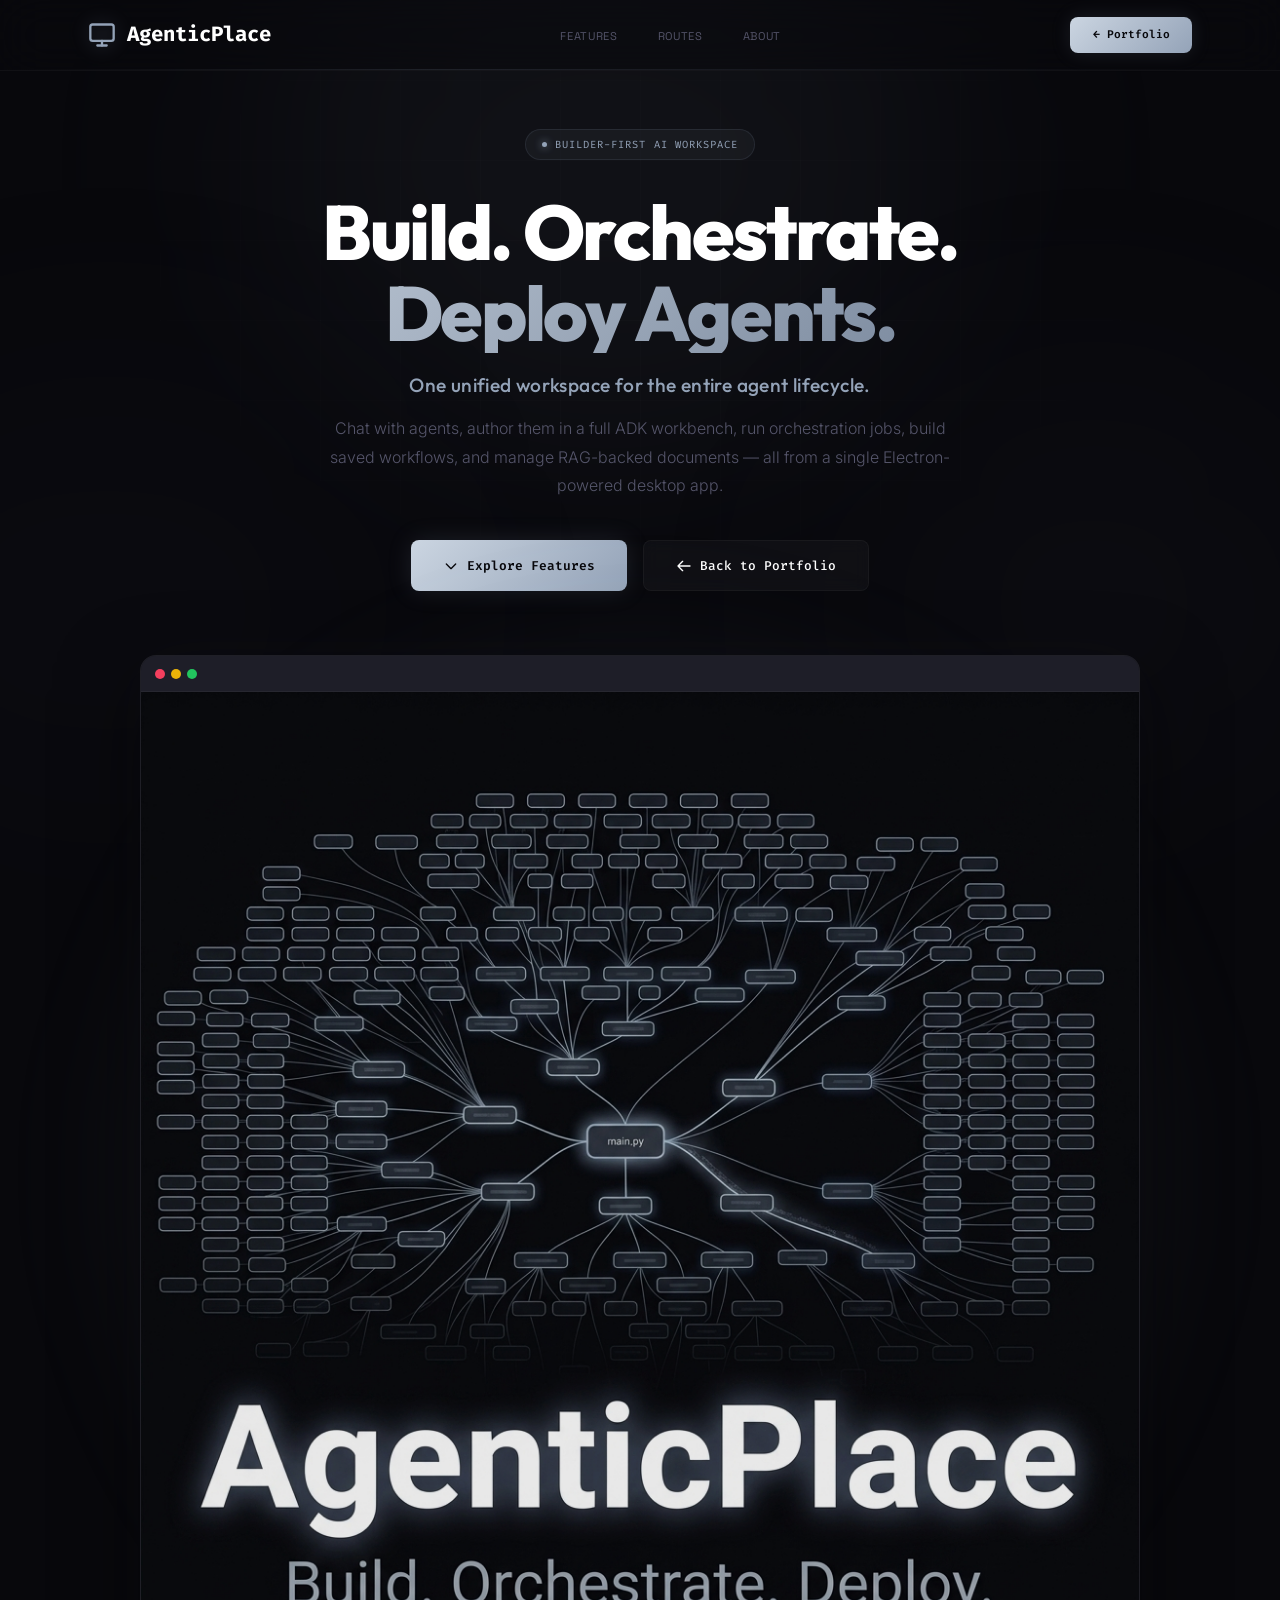
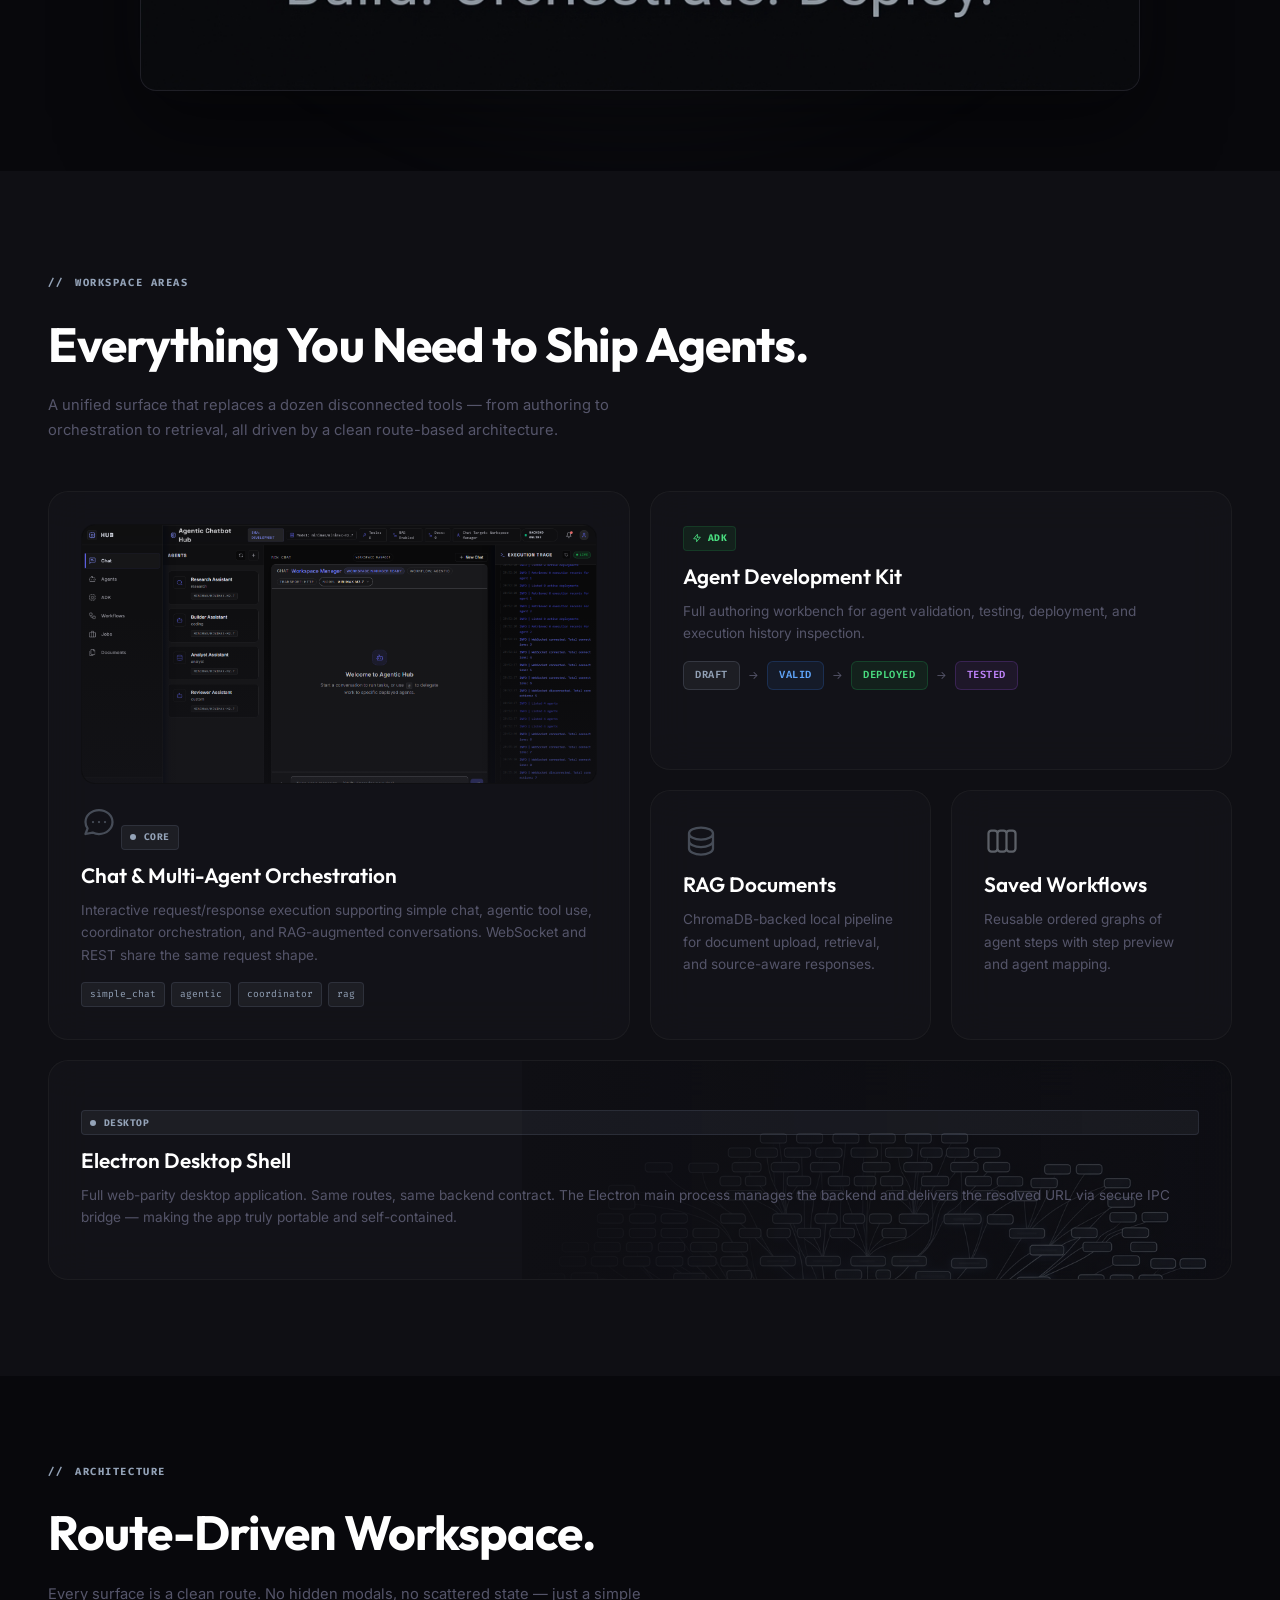
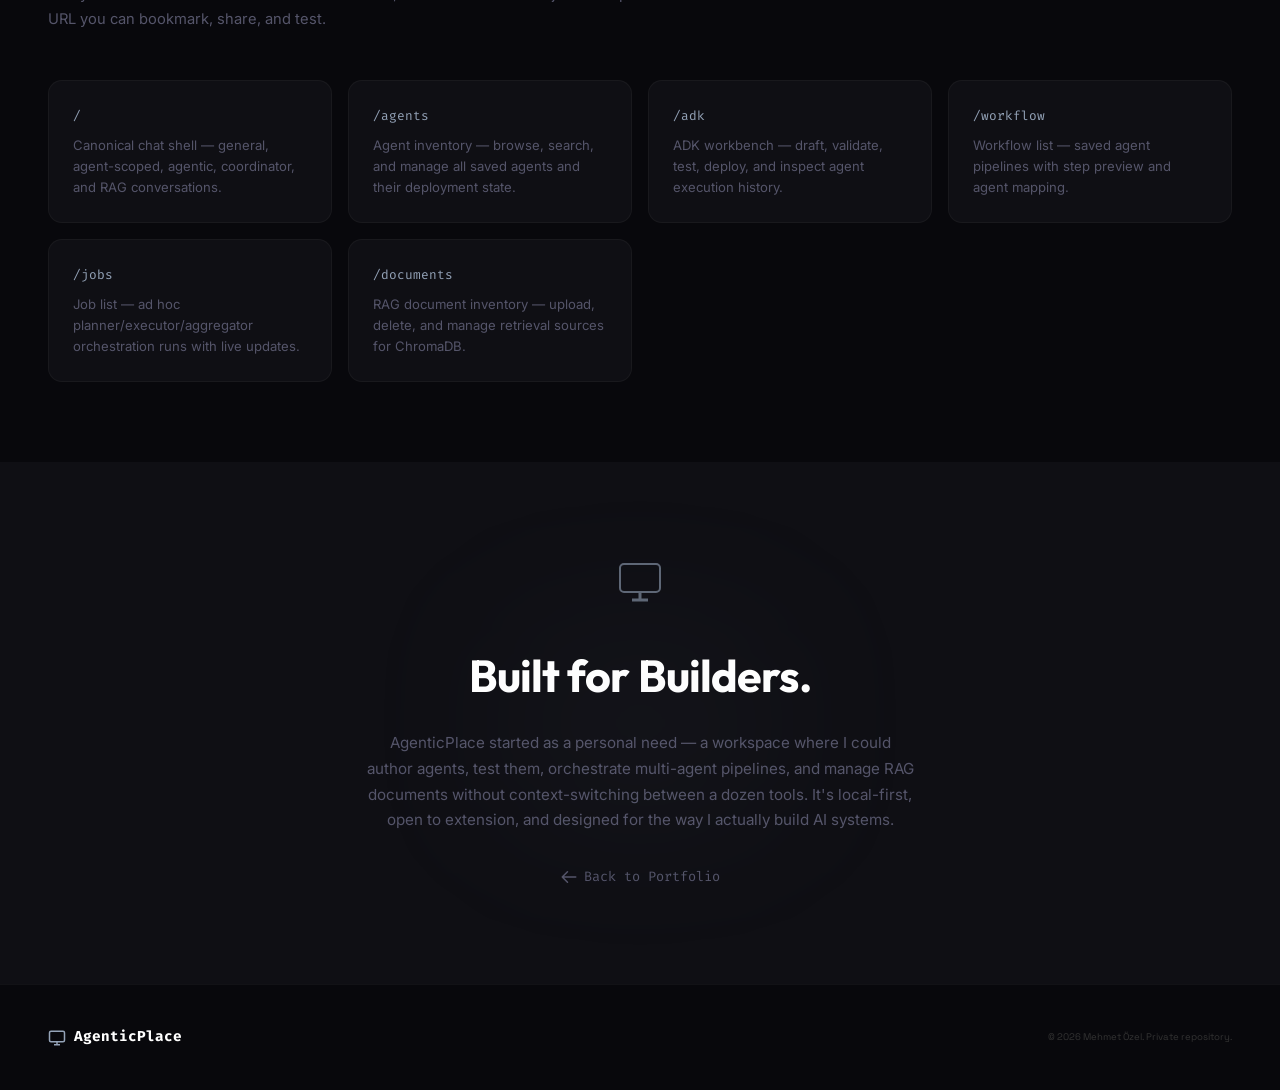
==== agenticplace/index.html @ 515bb657 "Add AgenticPlace and CogniGraph landings, product assets, and VibeGraph live link - Ship static case" ====
<!DOCTYPE html>
<html lang="en" class="scroll-smooth">
<head>
	<meta charset="UTF-8">
	<meta name="viewport" content="width=device-width, initial-scale=1.0">
	<title>AgenticPlace | Builder-First AI Workspace</title>
	<meta name="description" content="AgenticPlace — Builder-first AI workspace for chat, agent authoring, orchestration jobs, saved workflows, and RAG-backed documents.">
	<link href="https://fonts.googleapis.com/css2?family=Inter:wght@300;400;500;600;700&family=Outfit:wght@400;500;600;700;800&family=Space+Grotesk:wght@400;500;600;700&family=Fira+Code:wght@400;500&display=swap" rel="stylesheet">
	<style>
		:root{--bg:#08080C;--s1:#0F0F14;--s2:#16161D;--s3:#1E1E28;--glass:rgba(22,22,29,0.55);--primary:#94A3B8;--primary-l:#CBD5E1;--accent:#64748B;--slate:#475569;--text:#EAEAEF;--text2:#9090A5;--text3:#55556A;--border:rgba(255,255,255,0.04);--fh:'Outfit',sans-serif;--fb:'Inter',sans-serif;--fl:'Space Grotesk',monospace;--fm:'Fira Code',monospace}
		*{margin:0;padding:0;box-sizing:border-box}
		body{background:var(--bg);color:var(--text2);font-family:var(--fb);line-height:1.7;overflow-x:hidden;-webkit-font-smoothing:antialiased}
		::selection{background:rgba(148,163,184,0.25);color:#fff}

		/* ── MESH GRADIENT BG ── */
		.mesh-bg{position:fixed;inset:0;z-index:-10;pointer-events:none;overflow:hidden}
		.mesh-blob{position:absolute;border-radius:50%;filter:blur(120px);animation:drift 25s ease-in-out infinite alternate}
		.mb1{width:700px;height:600px;background:rgba(148,163,184,0.06);top:-15%;left:20%;animation-delay:0s}
		.mb2{width:500px;height:500px;background:rgba(100,116,139,0.04);bottom:5%;right:-5%;animation-delay:-8s}
		.mb3{width:600px;height:500px;background:rgba(71,85,105,0.04);top:40%;left:-15%;animation-delay:-15s}
		@keyframes drift{0%{transform:translate(0,0) scale(1)}50%{transform:translate(-20px,50px) scale(0.95)}100%{transform:translate(-10px,-40px) scale(1)}}

		.grid-overlay{position:fixed;inset:0;z-index:-8;pointer-events:none;
			background-image:linear-gradient(rgba(255,255,255,0.015) 1px,transparent 1px),linear-gradient(90deg,rgba(255,255,255,0.015) 1px,transparent 1px);
			background-size:80px 80px;mask-image:radial-gradient(ellipse 60% 50% at 50% 30%,black,transparent);-webkit-mask-image:radial-gradient(ellipse 60% 50% at 50% 30%,black,transparent)}

		/* ── NAV ── */
		.nav{position:fixed;top:0;width:100%;z-index:100;background:rgba(8,8,12,0.5);backdrop-filter:blur(24px);-webkit-backdrop-filter:blur(24px);border-bottom:1px solid var(--border)}
		.nav::after{content:'';position:absolute;bottom:0;left:0;width:100%;height:1px;background:linear-gradient(90deg,transparent,rgba(148,163,184,0.15),rgba(100,116,139,0.1),transparent)}
		.nav-in{max-width:1200px;margin:0 auto;padding:0 3rem;height:70px;display:flex;align-items:center;justify-content:space-between}
		.nlogo{display:flex;align-items:center;gap:0.7rem;text-decoration:none;font-family:var(--fm);font-weight:700;font-size:1.3rem;color:#fff}
		.nlogo svg{width:28px;height:28px;color:var(--primary);filter:drop-shadow(0 0 10px rgba(148,163,184,0.4))}
		.nlinks{display:flex;gap:2.5rem;list-style:none}
		.nlinks a{text-decoration:none;font-family:var(--fl);font-size:0.7rem;color:var(--text3);letter-spacing:0.06em;text-transform:uppercase;transition:color 0.3s;position:relative}
		.nlinks a::after{content:'';position:absolute;bottom:-4px;left:0;width:0;height:2px;border-radius:1px;background:var(--primary);transition:width 0.3s}
		.nlinks a:hover{color:#fff}.nlinks a:hover::after{width:100%}
		.ncta{display:inline-flex;align-items:center;gap:0.4rem;padding:0.5rem 1.4rem;font-family:var(--fm);font-size:0.7rem;font-weight:600;color:var(--bg);background:linear-gradient(135deg,var(--primary-l),var(--primary));border:none;border-radius:8px;text-decoration:none;transition:all 0.3s;box-shadow:0 0 20px rgba(148,163,184,0.15)}
		.ncta:hover{box-shadow:0 0 30px rgba(148,163,184,0.25);transform:translateY(-1px)}

		/* ── HERO ── */
		.hero{min-height:100vh;display:flex;align-items:center;padding:8rem 3rem 5rem;position:relative;perspective:1200px}
		.hero-inner{max-width:1200px;margin:0 auto;width:100%;text-align:center}
		.hero-chip{display:inline-flex;align-items:center;gap:0.5rem;padding:0.35rem 1rem;border-radius:999px;background:rgba(148,163,184,0.06);border:1px solid rgba(148,163,184,0.12);font-family:var(--fm);font-size:0.65rem;color:var(--primary);letter-spacing:0.1em;text-transform:uppercase;margin-bottom:2rem}
		.hero-chip .dot{width:5px;height:5px;border-radius:50%;background:var(--primary);box-shadow:0 0 8px var(--primary);animation:pulse 2s infinite}
		@keyframes pulse{0%,100%{opacity:1}50%{opacity:0.3}}

		.hero h1{font-family:var(--fh);font-size:clamp(2.8rem,6vw,5rem);font-weight:800;line-height:1.05;letter-spacing:-0.03em;margin-bottom:1rem}
		.hero h1 .w{display:block;color:#fff}
		.hero h1 .g{display:block;background:linear-gradient(135deg,var(--primary-l),var(--accent));-webkit-background-clip:text;-webkit-text-fill-color:transparent}
		.hero-sub{font-family:var(--fh);font-size:1.2rem;color:var(--primary);font-weight:500;margin-bottom:0.75rem;letter-spacing:0.02em}
		.hero-desc{font-size:1rem;color:var(--text3);max-width:620px;margin:0 auto 2.5rem;font-weight:300;line-height:1.8}
		.hero-btns{display:flex;gap:1rem;justify-content:center;flex-wrap:wrap;margin-bottom:4rem}
		.btn-pri{display:inline-flex;align-items:center;gap:0.5rem;padding:0.85rem 2rem;font-family:var(--fm);font-size:0.8rem;font-weight:600;color:var(--bg);background:linear-gradient(135deg,var(--primary-l),var(--primary));border:none;border-radius:8px;text-decoration:none;transition:all 0.4s;box-shadow:0 0 25px rgba(148,163,184,0.15)}
		.btn-pri:hover{box-shadow:0 0 40px rgba(148,163,184,0.25);transform:translateY(-2px)}
		.btn-pri svg{width:16px;height:16px}
		.btn-sec{display:inline-flex;align-items:center;gap:0.5rem;padding:0.85rem 2rem;font-family:var(--fm);font-size:0.8rem;font-weight:500;color:#fff;background:var(--glass);backdrop-filter:blur(8px);border:1px solid var(--border);border-radius:8px;text-decoration:none;transition:all 0.3s}
		.btn-sec:hover{background:rgba(255,255,255,0.06);border-color:rgba(255,255,255,0.1)}
		.btn-sec svg{width:16px;height:16px}

		/* ── 3D BROWSER MOCKUP ── */
		.browser-wrap{max-width:1000px;margin:0 auto;position:relative;transform:rotateX(6deg);transform-style:preserve-3d;transition:transform 0.6s ease;perspective:1200px}
		.browser-wrap:hover{transform:rotateX(2deg)}
		.browser-wrap::before{content:'';position:absolute;inset:-20px;background:rgba(148,163,184,0.06);filter:blur(60px);border-radius:50%;z-index:-1}
		.browser-mock{background:var(--s2);border:1px solid var(--border);border-radius:16px;overflow:hidden;box-shadow:0 30px 80px rgba(0,0,0,0.5),0 0 60px rgba(148,163,184,0.04)}
		.browser-bar{height:36px;background:var(--s3);display:flex;align-items:center;gap:6px;padding:0 14px;border-bottom:1px solid var(--border)}
		.browser-bar .d{width:10px;height:10px;border-radius:50%}
		.d-r{background:#F43F5E}.d-y{background:#EAB308}.d-g{background:#22C55E}
		.browser-body img{width:100%;display:block;opacity:0.9}

		/* ── FEATURES BENTO ── */
		.features{padding:6rem 3rem;background:var(--s1);position:relative}
		.features-in{max-width:1200px;margin:0 auto}
		.sec-tag{display:inline-flex;align-items:center;gap:0.75rem;font-family:var(--fm);font-size:0.65rem;font-weight:700;letter-spacing:0.15em;text-transform:uppercase;margin-bottom:0.75rem;color:var(--primary)}
		.sec-tag::before{content:'//';color:var(--primary)}
		.sec-title{font-family:var(--fh);font-size:clamp(2rem,4vw,3rem);font-weight:700;color:#fff;margin-bottom:0.5rem;letter-spacing:-0.02em}
		.sec-desc{font-size:0.92rem;color:var(--text3);max-width:600px;margin-bottom:3rem;line-height:1.7}

		.bento{display:grid;grid-template-columns:repeat(4,1fr);grid-template-rows:auto auto auto;gap:1.25rem}
		.bc{background:var(--glass);backdrop-filter:blur(20px);-webkit-backdrop-filter:blur(20px);border:1px solid var(--border);border-radius:20px;padding:2rem;
			transition:all 0.5s cubic-bezier(0.4,0,0.2,1);position:relative;overflow:hidden}
		.bc::before{content:'';position:absolute;inset:-1px;border-radius:20px;padding:1px;
			background:linear-gradient(135deg,rgba(148,163,184,0.12),transparent 50%);
			-webkit-mask:linear-gradient(#fff 0 0) content-box,linear-gradient(#fff 0 0);-webkit-mask-composite:xor;mask-composite:exclude;pointer-events:none;opacity:0;transition:opacity 0.4s}
		.bc:hover::before{opacity:1}
		.bc:hover{transform:translateY(-4px);box-shadow:0 16px 50px rgba(0,0,0,0.3),0 0 30px rgba(148,163,184,0.05);border-color:rgba(148,163,184,0.12)}
		.bc.c2x2{grid-column:span 2;grid-row:span 2}
		.bc.c2x1{grid-column:span 2}
		.bc.c4x1{grid-column:span 4}

		.bc .feat-img{width:100%;height:200px;border-radius:14px;overflow:hidden;margin-bottom:1.25rem;position:relative;border:1px solid var(--border)}
		.bc .feat-img img{width:100%;height:100%;object-fit:cover;object-position:top;opacity:0.8;transition:all 0.5s}
		.bc .feat-img.product-shot{height:260px;background:#050508}
		.bc .feat-img.product-shot img{object-position:center top;opacity:0.92}
		.bc .feat-img.product-shot::after{background:linear-gradient(to top,rgba(22,22,29,0.42),transparent 65%)}
		.bc:hover .feat-img img{opacity:1;transform:scale(1.03)}
		.bc .feat-img::after{content:'';position:absolute;inset:0;background:linear-gradient(to top,rgba(22,22,29,0.8),transparent 50%)}

		.bc .chip{display:inline-flex;align-items:center;gap:0.35rem;padding:0.2rem 0.5rem;border-radius:4px;font-family:var(--fm);font-size:0.6rem;font-weight:700;text-transform:uppercase;letter-spacing:0.06em;margin-bottom:0.5rem}
		.chip-s{background:rgba(148,163,184,0.08);color:#94A3B8;border:1px solid rgba(148,163,184,0.15)}
		.chip-g{background:rgba(34,197,94,0.08);color:#4ADE80;border:1px solid rgba(34,197,94,0.15)}
		.bc h4{font-family:var(--fh);font-size:1.3rem;font-weight:600;color:#fff;margin-bottom:0.35rem}
		.bc p{font-size:0.85rem;color:var(--text3);line-height:1.65}
		.bc .icon{width:36px;height:36px;color:var(--primary);opacity:0.4;transition:opacity 0.3s;margin-bottom:auto}
		.bc:hover .icon{opacity:0.8}

		/* Lifecycle flow */
		.lifecycle{display:flex;align-items:center;gap:0.5rem;margin:1rem 0;flex-wrap:wrap}
		.lf-step{padding:0.3rem 0.7rem;border-radius:6px;font-family:var(--fm);font-size:0.65rem;font-weight:600;text-transform:uppercase;letter-spacing:0.05em}
		.lf-step.s1{background:rgba(148,163,184,0.08);color:var(--primary);border:1px solid rgba(148,163,184,0.2)}
		.lf-step.s2{background:rgba(59,130,246,0.08);color:#60A5FA;border:1px solid rgba(59,130,246,0.2)}
		.lf-step.s3{background:rgba(34,197,94,0.08);color:#4ADE80;border:1px solid rgba(34,197,94,0.2)}
		.lf-step.s4{background:rgba(168,85,247,0.08);color:#C084FC;border:1px solid rgba(168,85,247,0.2)}
		.lf-arrow{color:var(--text3);font-size:0.7rem}

		/* Full-width feature with side image */
		.bc.c4x1{padding:0;display:flex;align-items:stretch;min-height:220px}
		.bc.c4x1 .feat-text{padding:2rem;flex:1;display:flex;flex-direction:column;justify-content:center;position:relative;z-index:2}
		.bc.c4x1 .feat-side{position:absolute;right:0;top:0;width:60%;height:100%;overflow:hidden}
		.bc.c4x1 .feat-side img{width:100%;height:100%;object-fit:cover;object-position:left top;opacity:0.4;transition:opacity 0.5s}
		.bc.c4x1:hover .feat-side img{opacity:0.75}
		.bc.c4x1 .feat-side::before{content:'';position:absolute;inset:0;background:linear-gradient(to right,var(--s1),transparent);z-index:1}

		/* ── ROUTE MAP ── */
		.route-map{padding:5rem 3rem;background:var(--bg)}
		.route-map-in{max-width:1200px;margin:0 auto}
		.routes{display:grid;grid-template-columns:repeat(auto-fill,minmax(280px,1fr));gap:1rem;margin-top:2rem}
		.route-card{background:var(--glass);border:1px solid var(--border);border-radius:14px;padding:1.5rem;transition:all 0.3s}
		.route-card:hover{border-color:rgba(148,163,184,0.12);transform:translateY(-2px)}
		.route-card .rpath{font-family:var(--fm);font-size:0.8rem;color:var(--primary);margin-bottom:0.5rem}
		.route-card .rdesc{font-size:0.82rem;color:var(--text3);line-height:1.6}

		/* ── CTA SECTION ── */
		.cta-section{padding:6rem 3rem;text-align:center;background:var(--s1);position:relative}
		.cta-section::before{content:'';position:absolute;top:50%;left:50%;transform:translate(-50%,-50%);width:400px;height:300px;background:radial-gradient(circle,rgba(148,163,184,0.04),transparent);filter:blur(60px);pointer-events:none}
		.cta-section .icon-big{width:48px;height:48px;color:var(--primary);opacity:0.6;margin:0 auto 1.5rem}
		.cta-section h3{font-family:var(--fh);font-size:clamp(1.8rem,4vw,2.8rem);font-weight:700;color:#fff;margin-bottom:1rem;letter-spacing:-0.02em}
		.cta-section>p{color:var(--text3);max-width:550px;margin:0 auto 2rem;font-size:0.95rem;line-height:1.7}
		.cta-links{display:flex;gap:1.5rem;justify-content:center;align-items:center;flex-wrap:wrap}
		.cta-links a{display:inline-flex;align-items:center;gap:0.4rem;font-family:var(--fm);font-size:0.85rem;color:var(--text3);text-decoration:none;transition:color 0.3s}
		.cta-links a:hover{color:var(--primary)}
		.cta-links a svg{width:18px;height:18px}

		/* ── FOOTER ── */
		.footer{padding:2.5rem 3rem;border-top:1px solid var(--border);background:var(--bg)}
		.footer-in{max-width:1200px;margin:0 auto;display:flex;align-items:center;justify-content:space-between}
		.footer-logo{display:flex;align-items:center;gap:0.5rem;font-family:var(--fm);font-weight:700;color:#fff;font-size:0.9rem}
		.footer-logo svg{width:18px;height:18px;color:var(--primary)}
		.footer-copy{font-family:var(--fl);font-size:0.6rem;color:#333}

		.sr{opacity:0;transform:translateY(30px);transition:all 0.7s ease}.sr.v{opacity:1;transform:translateY(0)}

		@media(max-width:1024px){
			.bento{grid-template-columns:1fr}.bc.c2x2,.bc.c2x1,.bc.c4x1{grid-column:span 1;grid-row:span 1}
			.bc.c4x1{flex-direction:column}.bc.c4x1 .feat-side{position:relative;width:100%;height:200px}
			.bc.c4x1 .feat-side::before{background:linear-gradient(to bottom,var(--s1),transparent)}
			.nlinks{display:none}
			.routes{grid-template-columns:1fr}
		}
	</style>
</head>
<body>

<div class="mesh-bg"><div class="mesh-blob mb1"></div><div class="mesh-blob mb2"></div><div class="mesh-blob mb3"></div></div>
<div class="grid-overlay"></div>

<!-- NAV -->
<nav class="nav"><div class="nav-in">
	<a href="#" class="nlogo">
		<svg fill="none" viewBox="0 0 24 24" stroke="currentColor" stroke-width="2" stroke-linecap="round" stroke-linejoin="round"><rect x="2" y="3" width="20" height="14" rx="2" ry="2"></rect><line x1="8" y1="21" x2="16" y2="21"></line><line x1="12" y1="17" x2="12" y2="21"></line></svg>
		AgenticPlace
	</a>
	<ul class="nlinks"><li><a href="#features">Features</a></li><li><a href="#routes">Routes</a></li><li><a href="#about">About</a></li></ul>
	<a href="../" class="ncta">← Portfolio</a>
</div></nav>

<!-- HERO -->
<section class="hero">
	<div class="hero-inner">
		<div class="hero-chip"><span class="dot"></span>Builder-First AI Workspace</div>
		<h1><span class="w">Build. Orchestrate.</span><span class="g">Deploy Agents.</span></h1>
		<p class="hero-sub">One unified workspace for the entire agent lifecycle.</p>
		<p class="hero-desc">Chat with agents, author them in a full ADK workbench, run orchestration jobs, build saved workflows, and manage RAG-backed documents — all from a single Electron-powered desktop app.</p>
		<div class="hero-btns">
			<a href="#features" class="btn-pri">
				<svg fill="none" stroke="currentColor" viewBox="0 0 24 24"><path stroke-linecap="round" stroke-linejoin="round" stroke-width="2" d="M19 9l-7 7-7-7"/></svg>
				Explore Features
			</a>
			<a href="../" class="btn-sec">
				<svg fill="none" stroke="currentColor" viewBox="0 0 24 24"><path stroke-linecap="round" stroke-linejoin="round" stroke-width="2" d="M10 19l-7-7m0 0l7-7m-7 7h18"/></svg>
				Back to Portfolio
			</a>
		</div>
		<div class="browser-wrap sr">
			<div class="browser-mock">
				<div class="browser-bar"><div class="d d-r"></div><div class="d d-y"></div><div class="d d-g"></div></div>
				<div class="browser-body"><img src="../assets/agenticplace_banner.png" alt="AgenticPlace Workspace" onerror="this.src='https://images.unsplash.com/photo-1618401471353-b98afee0b2eb?q=80&w=1000&auto=format&fit=crop'"></div>
			</div>
		</div>
	</div>
</section>

<!-- FEATURES -->
<section id="features" class="features">
	<div class="features-in">
		<div class="sec-tag">Workspace Areas</div>
		<h2 class="sec-title">Everything You Need to Ship Agents.</h2>
		<p class="sec-desc">A unified surface that replaces a dozen disconnected tools — from authoring to orchestration to retrieval, all driven by a clean route-based architecture.</p>

		<div class="bento">
			<!-- Chat & Orchestration (2x2) -->
			<div class="bc c2x2 sr">
				<div class="feat-img product-shot"><img src="../assets/agenticplace_chat_workspace.png" alt="AgenticPlace chat workspace with agents, runtime status, and execution trace"></div>
				<svg class="icon" fill="none" viewBox="0 0 24 24" stroke="currentColor"><path stroke-linecap="round" stroke-linejoin="round" stroke-width="1.5" d="M8 12h.01M12 12h.01M16 12h.01M21 12c0 4.418-4.03 8-9 8a9.863 9.863 0 01-4.255-.949L3 20l1.395-3.72C3.512 15.042 3 13.574 3 12c0-4.418 4.03-8 9-8s9 3.582 9 8z"/></svg>
				<div class="chip chip-s"><span style="display:inline-block;width:6px;height:6px;border-radius:50%;background:var(--primary);margin-right:2px"></span> Core</div>
				<h4>Chat & Multi-Agent Orchestration</h4>
				<p>Interactive request/response execution supporting simple chat, agentic tool use, coordinator orchestration, and RAG-augmented conversations. WebSocket and REST share the same request shape.</p>
				<div style="margin-top:1rem;display:flex;flex-wrap:wrap;gap:0.4rem">
					<span style="padding:0.2rem 0.5rem;font-family:var(--fm);font-size:0.6rem;border-radius:4px;background:rgba(148,163,184,0.08);color:var(--primary);border:1px solid rgba(148,163,184,0.15)">simple_chat</span>
					<span style="padding:0.2rem 0.5rem;font-family:var(--fm);font-size:0.6rem;border-radius:4px;background:rgba(148,163,184,0.08);color:var(--primary);border:1px solid rgba(148,163,184,0.15)">agentic</span>
					<span style="padding:0.2rem 0.5rem;font-family:var(--fm);font-size:0.6rem;border-radius:4px;background:rgba(148,163,184,0.08);color:var(--primary);border:1px solid rgba(148,163,184,0.15)">coordinator</span>
					<span style="padding:0.2rem 0.5rem;font-family:var(--fm);font-size:0.6rem;border-radius:4px;background:rgba(148,163,184,0.08);color:var(--primary);border:1px solid rgba(148,163,184,0.15)">rag</span>
				</div>
			</div>

			<!-- ADK Workbench (2x1) -->
			<div class="bc c2x1 sr">
				<div class="chip chip-g"><svg style="width:10px;height:10px" fill="none" viewBox="0 0 24 24" stroke="currentColor"><path stroke-linecap="round" stroke-linejoin="round" stroke-width="2" d="M13 10V3L4 14h7v7l9-11h-7z"/></svg> ADK</div>
				<h4>Agent Development Kit</h4>
				<p>Full authoring workbench for agent validation, testing, deployment, and execution history inspection.</p>
				<div class="lifecycle">
					<span class="lf-step s1">Draft</span><span class="lf-arrow">→</span>
					<span class="lf-step s2">Valid</span><span class="lf-arrow">→</span>
					<span class="lf-step s3">Deployed</span><span class="lf-arrow">→</span>
					<span class="lf-step s4">Tested</span>
				</div>
			</div>

			<!-- RAG Documents -->
			<div class="bc sr">
				<svg class="icon" fill="none" viewBox="0 0 24 24" stroke="currentColor"><path stroke-linecap="round" stroke-linejoin="round" stroke-width="1.5" d="M4 7v10c0 2.21 3.582 4 8 4s8-1.79 8-4V7M4 7c0 2.21 3.582 4 8 4s8-1.79 8-4M4 7c0-2.21 3.582-4 8-4s8 1.79 8 4m0 5c0 2.21-3.582 4-8 4s-8-1.79-8-4"/></svg>
				<h4>RAG Documents</h4>
				<p>ChromaDB-backed local pipeline for document upload, retrieval, and source-aware responses.</p>
			</div>

			<!-- Workflows -->
			<div class="bc sr">
				<svg class="icon" fill="none" viewBox="0 0 24 24" stroke="currentColor" style="color:var(--primary-l)"><path stroke-linecap="round" stroke-linejoin="round" stroke-width="1.5" d="M9 17V7m0 10a2 2 0 01-2 2H5a2 2 0 01-2-2V7a2 2 0 012-2h2a2 2 0 012 2m0 10a2 2 0 002 2h2a2 2 0 002-2M9 7a2 2 0 012-2h2a2 2 0 012 2m0 10V7m0 10a2 2 0 002 2h2a2 2 0 002-2V7a2 2 0 00-2-2h-2a2 2 0 00-2 2"/></svg>
				<h4>Saved Workflows</h4>
				<p>Reusable ordered graphs of agent steps with step preview and agent mapping.</p>
			</div>

			<!-- Electron Desktop (full-width) -->
			<div class="bc c4x1 sr">
				<div class="feat-text">
					<div class="chip chip-s"><span style="display:inline-block;width:6px;height:6px;border-radius:50%;background:#94A3B8;margin-right:2px"></span> Desktop</div>
					<h4>Electron Desktop Shell</h4>
					<p>Full web-parity desktop application. Same routes, same backend contract. The Electron main process manages the backend and delivers the resolved URL via secure IPC bridge — making the app truly portable and self-contained.</p>
				</div>
				<div class="feat-side"><img src="../assets/agenticplace_banner.png" alt="Electron Desktop" onerror="this.src='https://images.unsplash.com/photo-1618401471353-b98afee0b2eb?q=80&w=800&auto=format&fit=crop'"></div>
			</div>
		</div>
	</div>
</section>

<!-- ROUTE MAP -->
<section id="routes" class="route-map">
	<div class="route-map-in">
		<div class="sec-tag">Architecture</div>
		<h2 class="sec-title">Route-Driven Workspace.</h2>
		<p class="sec-desc">Every surface is a clean route. No hidden modals, no scattered state — just a simple URL you can bookmark, share, and test.</p>
		<div class="routes">
			<div class="route-card sr"><div class="rpath">/</div><div class="rdesc">Canonical chat shell — general, agent-scoped, agentic, coordinator, and RAG conversations.</div></div>
			<div class="route-card sr"><div class="rpath">/agents</div><div class="rdesc">Agent inventory — browse, search, and manage all saved agents and their deployment state.</div></div>
			<div class="route-card sr"><div class="rpath">/adk</div><div class="rdesc">ADK workbench — draft, validate, test, deploy, and inspect agent execution history.</div></div>
			<div class="route-card sr"><div class="rpath">/workflow</div><div class="rdesc">Workflow list — saved agent pipelines with step preview and agent mapping.</div></div>
			<div class="route-card sr"><div class="rpath">/jobs</div><div class="rdesc">Job list — ad hoc planner/executor/aggregator orchestration runs with live updates.</div></div>
			<div class="route-card sr"><div class="rpath">/documents</div><div class="rdesc">RAG document inventory — upload, delete, and manage retrieval sources for ChromaDB.</div></div>
		</div>
	</div>
</section>

<!-- CTA -->
<section id="about" class="cta-section">
	<svg class="icon-big" fill="none" viewBox="0 0 24 24" stroke="currentColor"><rect x="2" y="3" width="20" height="14" rx="2" ry="2"></rect><line x1="8" y1="21" x2="16" y2="21" stroke-width="1.5"></line><line x1="12" y1="17" x2="12" y2="21" stroke-width="1.5"></line></svg>
	<h3>Built for Builders.</h3>
	<p>AgenticPlace started as a personal need — a workspace where I could author agents, test them, orchestrate multi-agent pipelines, and manage RAG documents without context-switching between a dozen tools. It's local-first, open to extension, and designed for the way I actually build AI systems.</p>
	<div class="cta-links">
		<a href="../">
			<svg fill="none" stroke="currentColor" viewBox="0 0 24 24"><path stroke-linecap="round" stroke-linejoin="round" stroke-width="2" d="M10 19l-7-7m0 0l7-7m-7 7h18"/></svg>
			Back to Portfolio
		</a>
	</div>
</section>

<!-- FOOTER -->
<footer class="footer"><div class="footer-in">
	<div class="footer-logo">
		<svg fill="none" viewBox="0 0 24 24" stroke="currentColor" stroke-width="2"><rect x="2" y="3" width="20" height="14" rx="2" ry="2"></rect><line x1="8" y1="21" x2="16" y2="21"></line><line x1="12" y1="17" x2="12" y2="21"></line></svg>
		AgenticPlace
	</div>
	<div class="footer-copy">© 2026 Mehmet Özel. Private repository.</div>
</div></footer>

<script>
const obs=new IntersectionObserver(es=>{es.forEach(e=>{if(e.isIntersecting)e.target.classList.add('v')})},{threshold:0.06});
document.querySelectorAll('.sr').forEach(el=>obs.observe(el));
</script>
</body>
</html>
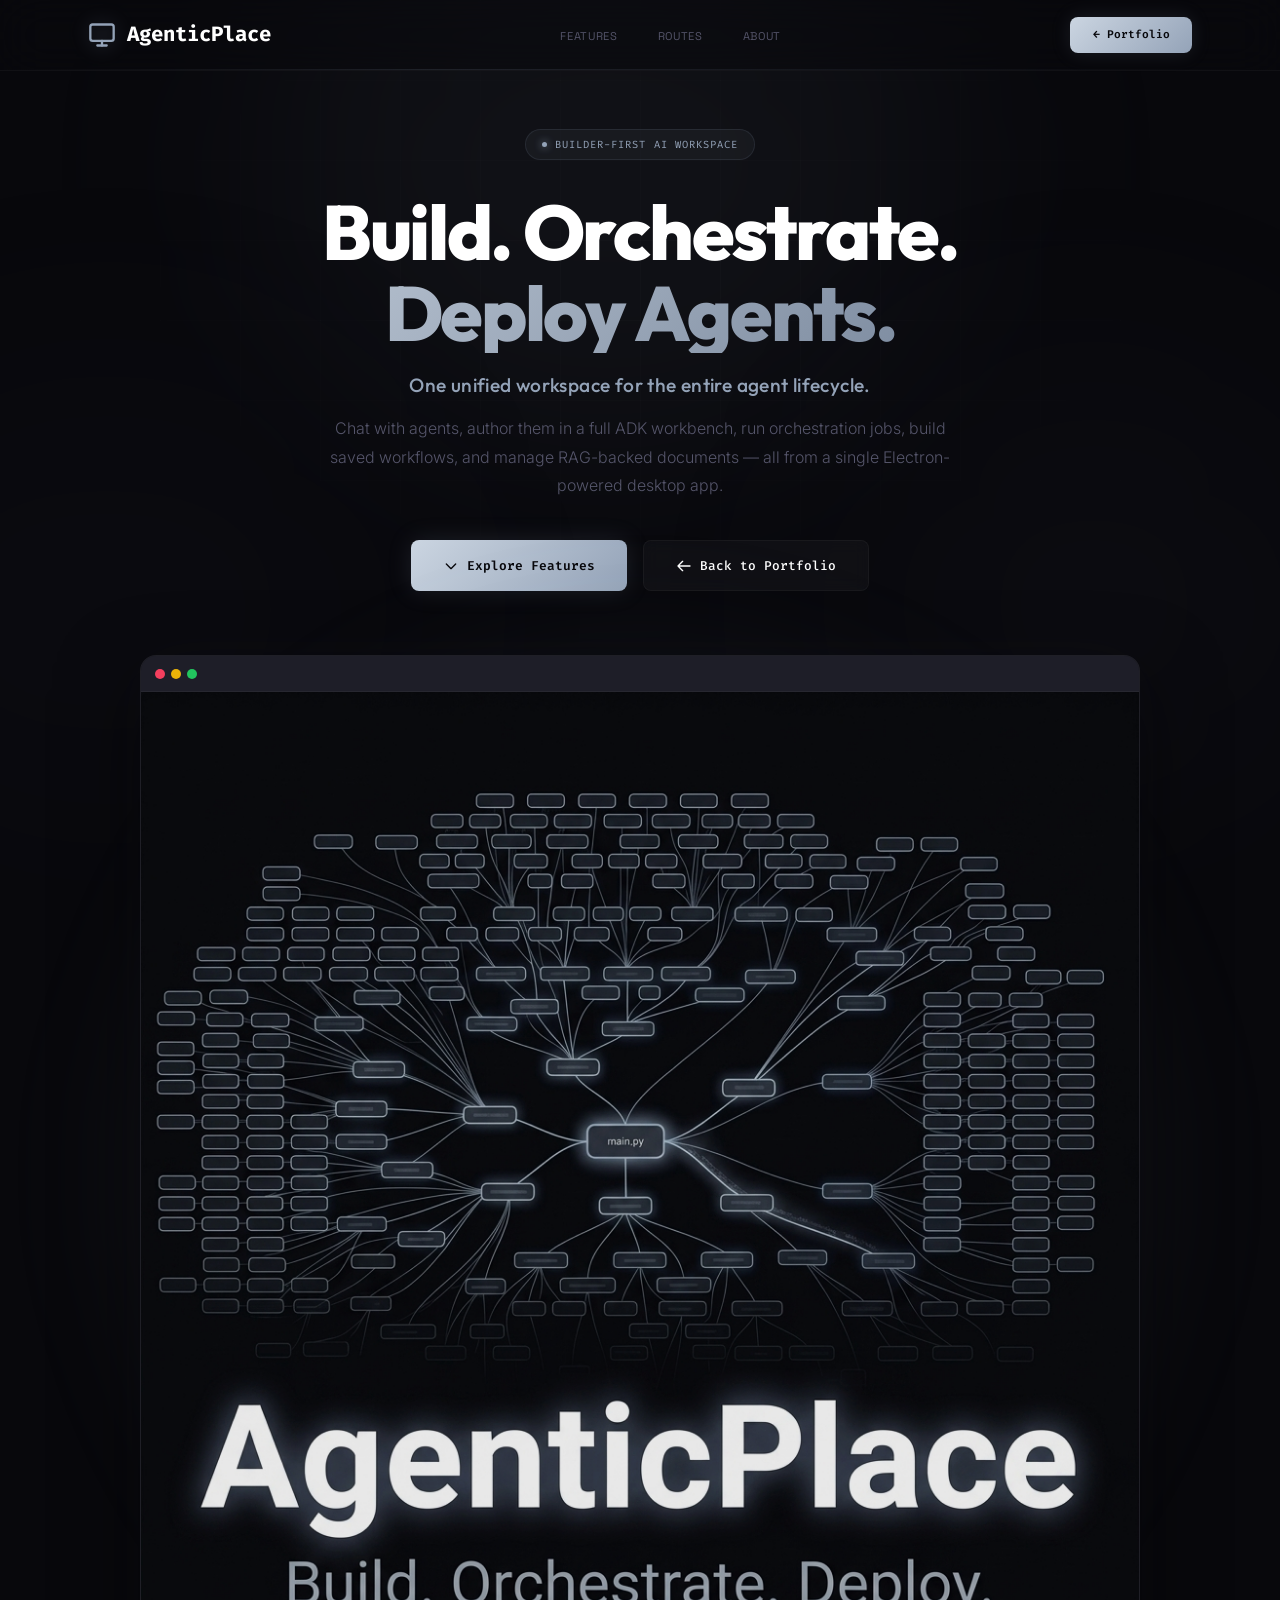
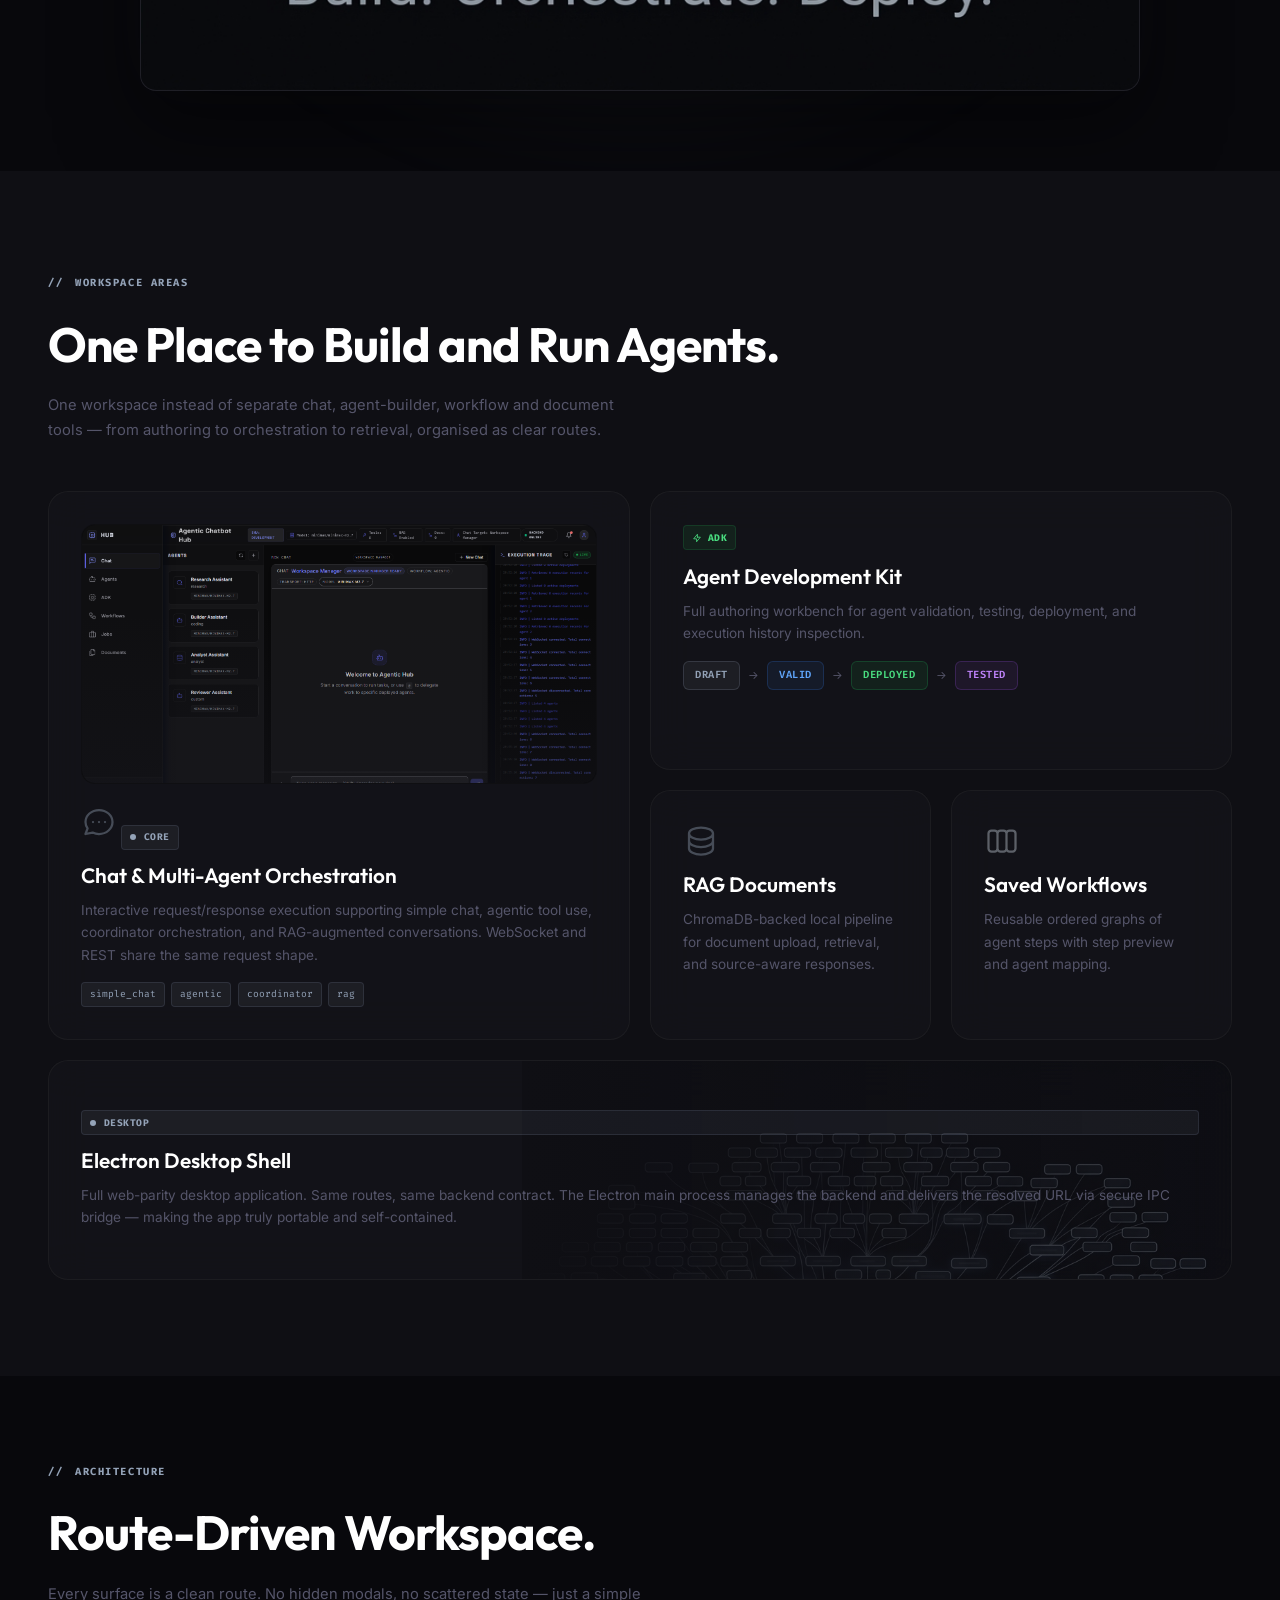
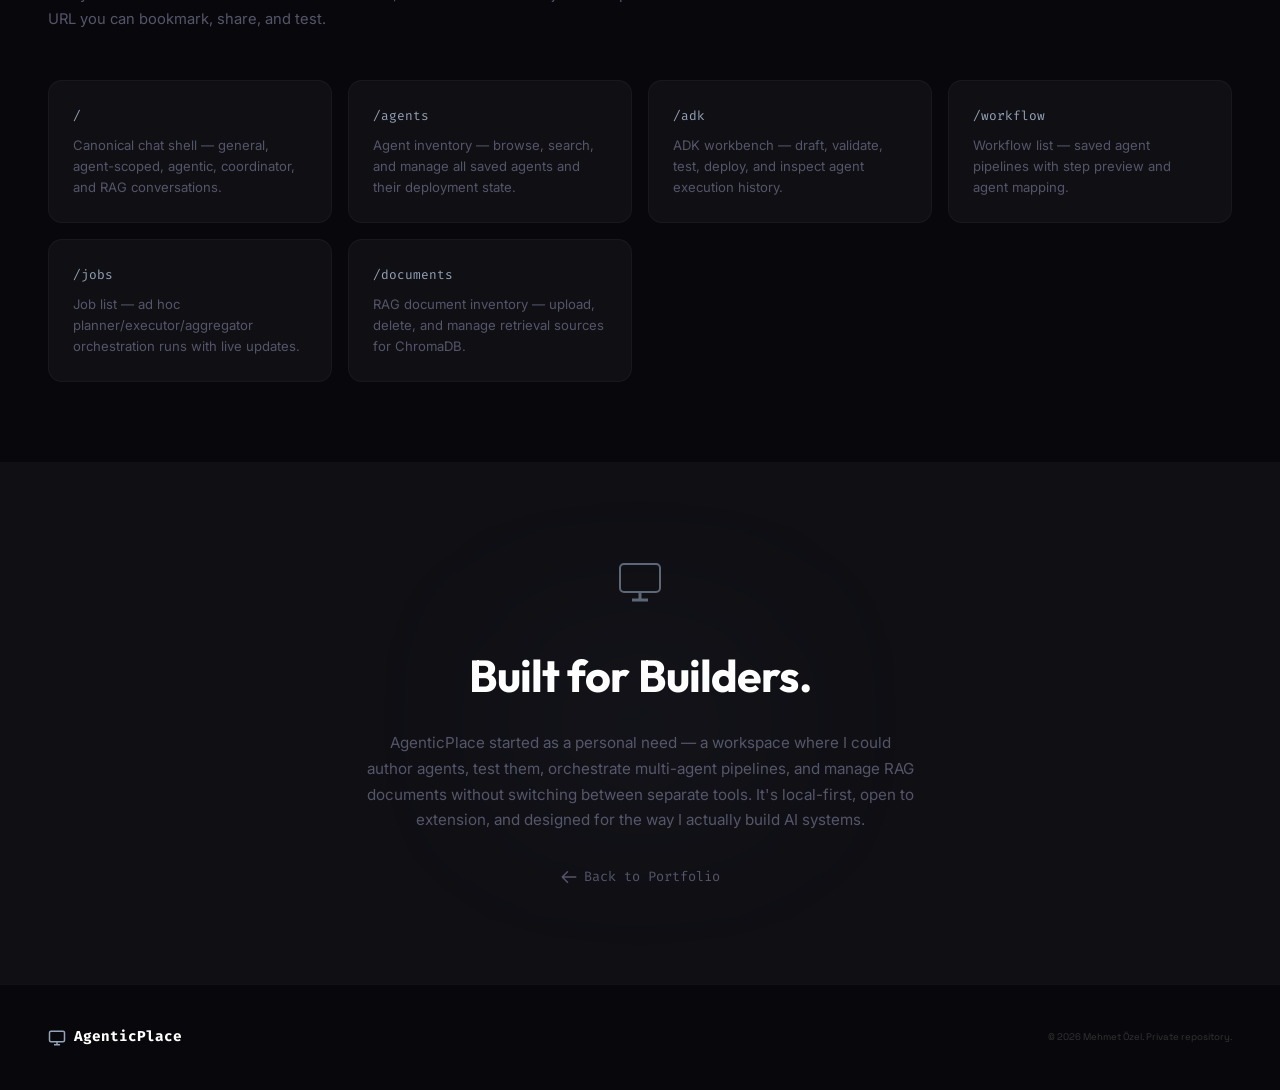
==== commit 6ed0cbfd: "Publish refreshed portfolio and configure mehmetozel.com" ====
--- a/agenticplace/index.html
+++ b/agenticplace/index.html
@@ -156,6 +156,7 @@
 			.nlinks{display:none}
 			.routes{grid-template-columns:1fr}
 		}
+		@media(max-width:600px){.cta-section{overflow:hidden}}
 	</style>
 </head>
 <body>
@@ -203,8 +204,8 @@
 <section id="features" class="features">
 	<div class="features-in">
 		<div class="sec-tag">Workspace Areas</div>
-		<h2 class="sec-title">Everything You Need to Ship Agents.</h2>
-		<p class="sec-desc">A unified surface that replaces a dozen disconnected tools — from authoring to orchestration to retrieval, all driven by a clean route-based architecture.</p>
+		<h2 class="sec-title">One Place to Build and Run Agents.</h2>
+		<p class="sec-desc">One workspace instead of separate chat, agent-builder, workflow and document tools — from authoring to orchestration to retrieval, organised as clear routes.</p>
 
 		<div class="bento">
 			<!-- Chat & Orchestration (2x2) -->
@@ -283,7 +284,7 @@
 <section id="about" class="cta-section">
 	<svg class="icon-big" fill="none" viewBox="0 0 24 24" stroke="currentColor"><rect x="2" y="3" width="20" height="14" rx="2" ry="2"></rect><line x1="8" y1="21" x2="16" y2="21" stroke-width="1.5"></line><line x1="12" y1="17" x2="12" y2="21" stroke-width="1.5"></line></svg>
 	<h3>Built for Builders.</h3>
-	<p>AgenticPlace started as a personal need — a workspace where I could author agents, test them, orchestrate multi-agent pipelines, and manage RAG documents without context-switching between a dozen tools. It's local-first, open to extension, and designed for the way I actually build AI systems.</p>
+	<p>AgenticPlace started as a personal need — a workspace where I could author agents, test them, orchestrate multi-agent pipelines, and manage RAG documents without switching between separate tools. It's local-first, open to extension, and designed for the way I actually build AI systems.</p>
 	<div class="cta-links">
 		<a href="../">
 			<svg fill="none" stroke="currentColor" viewBox="0 0 24 24"><path stroke-linecap="round" stroke-linejoin="round" stroke-width="2" d="M10 19l-7-7m0 0l7-7m-7 7h18"/></svg>
